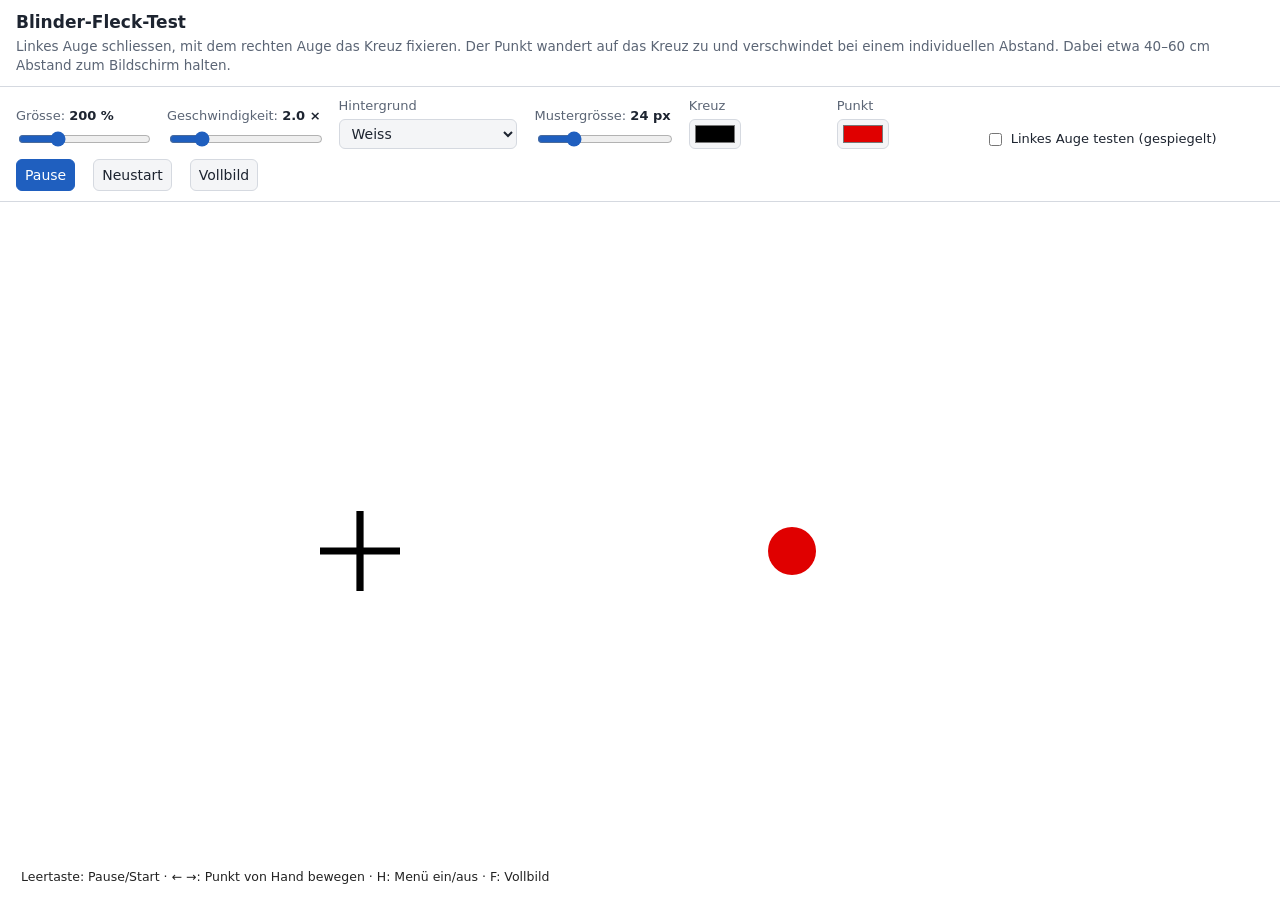
==== blinder-fleck-test.html @ 027c5e52 "update" ====
<!DOCTYPE html>
<html lang="de">
<head>
<meta charset="utf-8">
<meta name="viewport" content="width=device-width, initial-scale=1">
<title>Blinder-Fleck-Test</title>
<style>
  :root{
    --bg:#f4f5f7; --panel:#ffffff; --ink:#1d2430; --muted:#5b6575; --line:#d5d9e0; --accent:#1f5fbf;
  }
  @media (prefers-color-scheme: dark){
    :root{ --bg:#14171c; --panel:#1d2128; --ink:#e8ebf0; --muted:#9aa4b2; --line:#343b46; --accent:#6ea2f0; }
  }
  *{box-sizing:border-box}
  html,body{height:100%;margin:0}
  body{display:flex;flex-direction:column;background:var(--bg);color:var(--ink);
       font:15px/1.45 system-ui,-apple-system,"Segoe UI",Roboto,sans-serif}
  header{padding:10px 16px;background:var(--panel);border-bottom:1px solid var(--line)}
  h1{font-size:17px;margin:0 0 2px}
  header p{margin:0;color:var(--muted);font-size:13.5px}
  .controls{display:flex;flex-wrap:wrap;gap:10px 18px;align-items:end;padding:10px 16px;
            background:var(--panel);border-bottom:1px solid var(--line)}
  .controls.hidden{display:none}
  label{display:flex;flex-direction:column;gap:3px;font-size:13px;color:var(--muted);min-width:130px}
  label span b{color:var(--ink);font-weight:600}
  input[type=range]{width:100%;accent-color:var(--accent)}
  select,button,input[type=color]{font:inherit;font-size:14px;color:var(--ink);background:var(--bg);
       border:1px solid var(--line);border-radius:6px;padding:5px 8px}
  input[type=color]{padding:1px 3px;height:30px;width:52px}
  button{cursor:pointer}
  button.primary{background:var(--accent);border-color:var(--accent);color:#fff}
  button:focus-visible,select:focus-visible,input:focus-visible{outline:2px solid var(--accent);outline-offset:2px}
  .check{flex-direction:row;align-items:center;gap:6px;min-width:0;color:var(--ink)}
  main{flex:1;min-height:0;position:relative}
  canvas{position:absolute;inset:0;width:100%;height:100%;display:block}
  .hint{position:absolute;left:12px;bottom:10px;background:rgba(255,255,255,.88);color:#222;
        padding:4px 9px;border-radius:6px;font-size:12.5px;pointer-events:none}
</style>
</head>
<body>
<header>
  <h1>Blinder-Fleck-Test</h1>
  <p>Linkes Auge schliessen, mit dem rechten Auge das Kreuz fixieren. Der Punkt wandert auf das Kreuz zu und verschwindet bei einem individuellen Abstand. Dabei etwa 40–60 cm Abstand zum Bildschirm halten.</p>
</header>

<section class="controls" id="controls">
  <label>
    <span>Grösse: <b id="vScale"></b></span>
    <input type="range" id="scale" min="0.5" max="6" step="0.1" value="2">
  </label>
  <label>
    <span>Geschwindigkeit: <b id="vSpeed"></b></span>
    <input type="range" id="speed" min="0.2" max="10" step="0.1" value="2">
  </label>
  <label>
    <span>Hintergrund</span>
    <select id="pat">
      <option value="white">Weiss</option>
      <option value="grey">Grau</option>
      <option value="black">Schwarz</option>
      <option value="hstripes">Horizontale Streifen</option>
      <option value="vstripes">Vertikale Streifen</option>
      <option value="checker">Schachbrett</option>
      <option value="dots">Punkte</option>
      <option value="grid">Gitter</option>
      <option value="noise">Rauschen</option>
      <option value="gradient">Verlauf</option>
    </select>
  </label>
  <label>
    <span>Mustergrösse: <b id="vPsize"></b></span>
    <input type="range" id="psize" min="6" max="80" step="1" value="24">
  </label>
  <label>Kreuz <input type="color" id="cCross" value="#000000"></label>
  <label>Punkt <input type="color" id="cDot" value="#e00000"></label>
  <label class="check"><input type="checkbox" id="mirror"> Linkes Auge testen (gespiegelt)</label>
  <button class="primary" id="play">Pause</button>
  <button id="reset">Neustart</button>
  <button id="full">Vollbild</button>
</section>

<main id="stage">
  <canvas id="cv"></canvas>
  <div class="hint">Leertaste: Pause/Start · ← →: Punkt von Hand bewegen · H: Menü ein/aus · F: Vollbild</div>
</main>

<script>
(() => {
  const $ = id => document.getElementById(id);
  const cv = $('cv'), ctx = cv.getContext('2d');
  const stage = $('stage');
  const S = { playing:true, d:0, dir:-1 };
  let W = 0, H = 0, dpr = 1, bg = null;

  const val = {
    scale: () => parseFloat($('scale').value),
    speed: () => parseFloat($('speed').value),
    psize: () => parseFloat($('psize').value)
  };
  const unit = () => 20 * val.scale();                    // Basiseinheit in px
  const dMax = () => Math.max(3*unit(), Math.min(14*unit(), W - 8*unit()));
  const dMin = () => 1.5 * unit();

  function labels(){
    $('vScale').textContent = Math.round(val.scale()*100) + ' %';
    $('vSpeed').textContent = val.speed().toFixed(1) + ' ×';
    $('vPsize').textContent = val.psize() + ' px';
  }

  function resize(){
    dpr = window.devicePixelRatio || 1;
    W = stage.clientWidth; H = stage.clientHeight;
    cv.width = Math.round(W*dpr); cv.height = Math.round(H*dpr);
    buildBg();
    S.d = Math.min(Math.max(S.d, dMin()), dMax());
  }

  function buildBg(){
    bg = document.createElement('canvas');
    bg.width = cv.width; bg.height = cv.height;
    const g = bg.getContext('2d');
    g.scale(dpr, dpr);
    const p = val.psize(), type = $('pat').value;
    const fill = (c) => { g.fillStyle = c; g.fillRect(0,0,W,H); };
    const L = '#ffffff', D = '#9a9a9a';
    switch(type){
      case 'white': fill('#ffffff'); break;
      case 'grey':  fill('#8c8c8c'); break;
      case 'black': fill('#000000'); break;
      case 'hstripes':
        fill(L); g.fillStyle = D;
        for(let y=0;y<H;y+=2*p) g.fillRect(0,y,W,p); break;
      case 'vstripes':
        fill(L); g.fillStyle = D;
        for(let x=0;x<W;x+=2*p) g.fillRect(x,0,p,H); break;
      case 'checker':
        fill(L); g.fillStyle = D;
        for(let y=0,r=0;y<H;y+=p,r++)
          for(let x=0,c=0;x<W;x+=p,c++)
            if((r+c)%2===0) g.fillRect(x,y,p,p);
        break;
      case 'dots':
        fill(L); g.fillStyle = D;
        for(let y=p/2;y<H+p;y+=p)
          for(let x=p/2;x<W+p;x+=p){ g.beginPath(); g.arc(x,y,p*0.28,0,6.2832); g.fill(); }
        break;
      case 'grid':
        fill(L); g.strokeStyle = D; g.lineWidth = Math.max(1, p/12);
        g.beginPath();
        for(let x=0;x<=W;x+=p){ g.moveTo(x+.5,0); g.lineTo(x+.5,H); }
        for(let y=0;y<=H;y+=p){ g.moveTo(0,y+.5); g.lineTo(W,y+.5); }
        g.stroke(); break;
      case 'noise': {
        const c = Math.max(2, Math.round(p/4));
        for(let y=0;y<H;y+=c)
          for(let x=0;x<W;x+=c){ const v = 90 + Math.random()*140|0; g.fillStyle = `rgb(${v},${v},${v})`; g.fillRect(x,y,c,c); }
        break; }
      case 'gradient': {
        const gr = g.createLinearGradient(0,0,W,0);
        gr.addColorStop(0,'#ffffff'); gr.addColorStop(1,'#303030');
        g.fillStyle = gr; g.fillRect(0,0,W,H); break; }
    }
  }

  function draw(){
    ctx.setTransform(1,0,0,1,0,0);
    ctx.drawImage(bg,0,0);
    ctx.setTransform(dpr,0,0,dpr,0,0);

    const u = unit(), mir = $('mirror').checked, sgn = mir ? -1 : 1, max = dMax();
    const cx = mir ? (W + max)/2 : (W - max)/2, cy = H/2;

    // Kreuz
    ctx.strokeStyle = $('cCross').value;
    ctx.lineWidth = Math.max(2, u*0.18);
    ctx.lineCap = 'butt';
    ctx.beginPath();
    ctx.moveTo(cx-u, cy); ctx.lineTo(cx+u, cy);
    ctx.moveTo(cx, cy-u); ctx.lineTo(cx, cy+u);
    ctx.stroke();

    // Punkt
    ctx.fillStyle = $('cDot').value;
    ctx.beginPath();
    ctx.arc(cx + sgn*S.d, cy, u*0.6, 0, Math.PI*2);
    ctx.fill();
  }

  let last = performance.now();
  function frame(t){
    const dt = Math.min(0.1, (t-last)/1000); last = t;
    if(S.playing){
      S.d += S.dir * val.speed() * unit() * dt;
      if(S.d >= dMax()){ S.d = dMax(); S.dir = -1; }
      if(S.d <= dMin()){ S.d = dMin(); S.dir = 1; }
    }
    draw();
    requestAnimationFrame(frame);
  }

  function setPlaying(p){ S.playing = p; $('play').textContent = p ? 'Pause' : 'Start'; }
  function restart(){ S.d = dMax(); S.dir = -1; setPlaying(true); }
  function nudge(dir){ setPlaying(false); S.d = Math.min(dMax(), Math.max(dMin(), S.d + dir*unit()*0.15)); }
  function fullscreen(){
    if(document.fullscreenElement) document.exitFullscreen();
    else document.documentElement.requestFullscreen?.();
  }

  ['scale','speed'].forEach(id => $(id).addEventListener('input', () => {
    labels();
    if(id==='scale'){ S.d = Math.min(Math.max(S.d, dMin()), dMax()); }
  }));
  $('psize').addEventListener('input', () => { labels(); buildBg(); });
  $('pat').addEventListener('change', buildBg);
  $('mirror').addEventListener('change', () => {});
  $('play').addEventListener('click', () => setPlaying(!S.playing));
  $('reset').addEventListener('click', restart);
  $('full').addEventListener('click', fullscreen);

  window.addEventListener('keydown', e => {
    if(['INPUT','SELECT','BUTTON'].includes(document.activeElement.tagName) && e.key===' ') return;
    if(e.key === ' '){ e.preventDefault(); setPlaying(!S.playing); }
    else if(e.key === 'ArrowLeft'){ e.preventDefault(); nudge(-1); }
    else if(e.key === 'ArrowRight'){ e.preventDefault(); nudge(1); }
    else if(e.key.toLowerCase() === 'h'){ $('controls').classList.toggle('hidden'); resize(); }
    else if(e.key.toLowerCase() === 'f'){ fullscreen(); }
  });
  window.addEventListener('resize', resize);
  new ResizeObserver(resize).observe(stage);

  labels(); resize(); S.d = dMax();
  requestAnimationFrame(frame);
})();
</script>
</body>
</html>
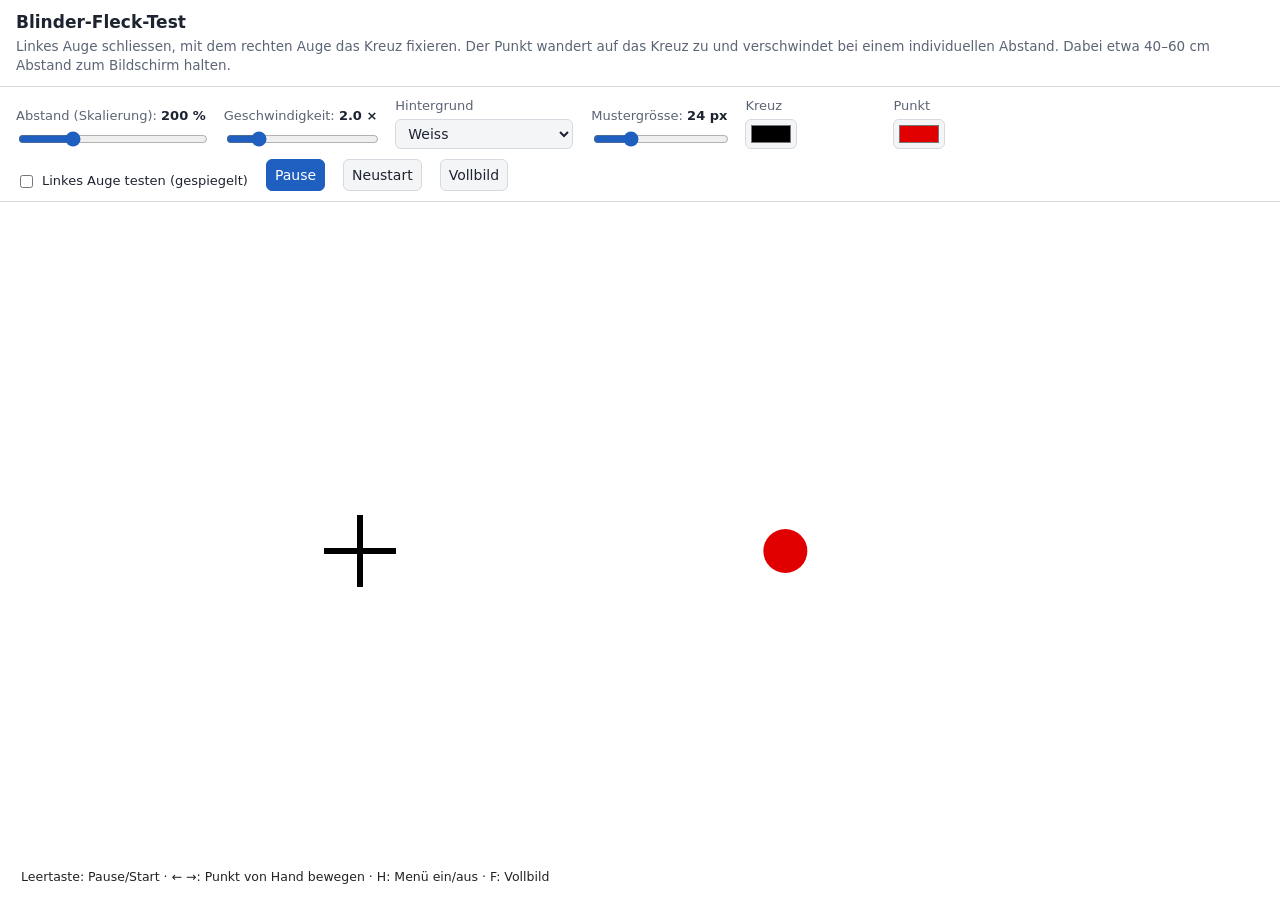
==== commit 4aca04e5: "update" ====
--- a/blinder-fleck-test.html
+++ b/blinder-fleck-test.html
@@ -45,7 +45,7 @@
 
 <section class="controls" id="controls">
   <label>
-    <span>Grösse: <b id="vScale"></b></span>
+    <span>Abstand (Skalierung): <b id="vScale"></b></span>
     <input type="range" id="scale" min="0.5" max="6" step="0.1" value="2">
   </label>
   <label>
@@ -65,6 +65,7 @@
       <option value="grid">Gitter</option>
       <option value="noise">Rauschen</option>
       <option value="gradient">Verlauf</option>
+      <option value="photo">Foto (CC0)</option>
     </select>
   </label>
   <label>
@@ -91,15 +92,21 @@
   const stage = $('stage');
   const S = { playing:true, d:0, dir:-1 };
   let W = 0, H = 0, dpr = 1, bg = null;
+  // Foto: Rachel Michetti / Pikolo Espresso Bar, CC0 1.0 (Public Domain), als Base64 eingebettet
+  const photo = new Image();
+  photo.onload = () => { if($('pat').value === 'photo') buildBg(); };
+  photo.src = '[data-uri]';
 
   const val = {
     scale: () => parseFloat($('scale').value),
     speed: () => parseFloat($('speed').value),
     psize: () => parseFloat($('psize').value)
   };
-  const unit = () => 20 * val.scale();                    // Basiseinheit in px
-  const dMax = () => Math.max(3*unit(), Math.min(14*unit(), W - 8*unit()));
-  const dMin = () => 1.5 * unit();
+  // Kreuz und Punkt haben feste Grösse; die Skalierung betrifft nur den Abstand
+  const ARM = 36, DOT_R = 22, LINE = 6;
+  const unit = () => 20 * val.scale();                    // Abstandseinheit in px
+  const dMin = () => ARM + DOT_R + 10;
+  const dMax = () => Math.max(dMin() + 40, Math.min(14*unit(), W - 2*ARM - 2*DOT_R - 40));
 
   function labels(){
     $('vScale').textContent = Math.round(val.scale()*100) + ' %';
@@ -155,6 +162,14 @@
         for(let y=0;y<H;y+=c)
           for(let x=0;x<W;x+=c){ const v = 90 + Math.random()*140|0; g.fillStyle = `rgb(${v},${v},${v})`; g.fillRect(x,y,c,c); }
         break; }
+      case 'photo': {
+        fill('#444');
+        if(photo.complete && photo.naturalWidth){
+          const k = Math.max(W/photo.naturalWidth, H/photo.naturalHeight);
+          const w = photo.naturalWidth*k, h = photo.naturalHeight*k;
+          g.drawImage(photo, (W-w)/2, (H-h)/2, w, h);
+        }
+        break; }
       case 'gradient': {
         const gr = g.createLinearGradient(0,0,W,0);
         gr.addColorStop(0,'#ffffff'); gr.addColorStop(1,'#303030');
@@ -167,22 +182,22 @@
     ctx.drawImage(bg,0,0);
     ctx.setTransform(dpr,0,0,dpr,0,0);
 
-    const u = unit(), mir = $('mirror').checked, sgn = mir ? -1 : 1, max = dMax();
+    const mir = $('mirror').checked, sgn = mir ? -1 : 1, max = dMax();
     const cx = mir ? (W + max)/2 : (W - max)/2, cy = H/2;
 
     // Kreuz
     ctx.strokeStyle = $('cCross').value;
-    ctx.lineWidth = Math.max(2, u*0.18);
+    ctx.lineWidth = LINE;
     ctx.lineCap = 'butt';
     ctx.beginPath();
-    ctx.moveTo(cx-u, cy); ctx.lineTo(cx+u, cy);
-    ctx.moveTo(cx, cy-u); ctx.lineTo(cx, cy+u);
+    ctx.moveTo(cx-ARM, cy); ctx.lineTo(cx+ARM, cy);
+    ctx.moveTo(cx, cy-ARM); ctx.lineTo(cx, cy+ARM);
     ctx.stroke();
 
     // Punkt
     ctx.fillStyle = $('cDot').value;
     ctx.beginPath();
-    ctx.arc(cx + sgn*S.d, cy, u*0.6, 0, Math.PI*2);
+    ctx.arc(cx + sgn*S.d, cy, DOT_R, 0, Math.PI*2);
     ctx.fill();
   }
 
@@ -190,7 +205,7 @@
   function frame(t){
     const dt = Math.min(0.1, (t-last)/1000); last = t;
     if(S.playing){
-      S.d += S.dir * val.speed() * unit() * dt;
+      S.d += S.dir * val.speed() * 40 * dt;
       if(S.d >= dMax()){ S.d = dMax(); S.dir = -1; }
       if(S.d <= dMin()){ S.d = dMin(); S.dir = 1; }
     }
